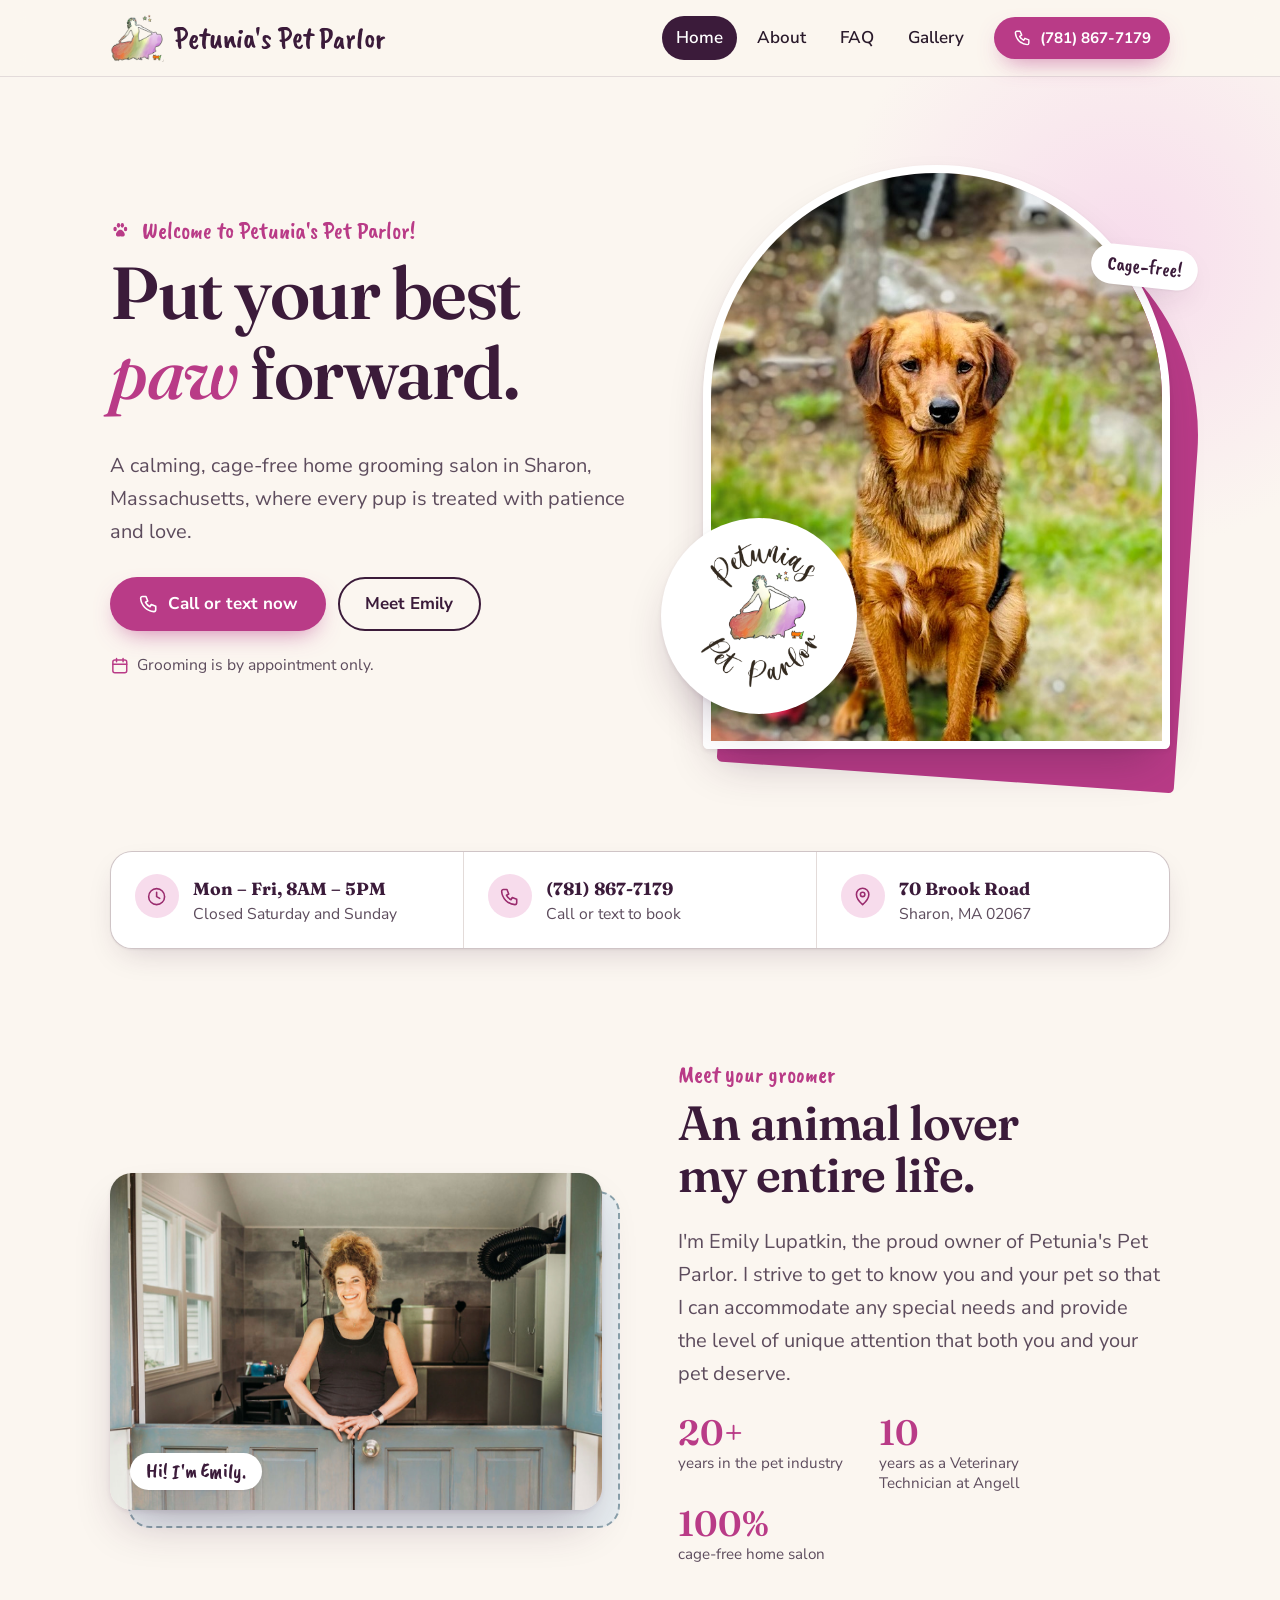
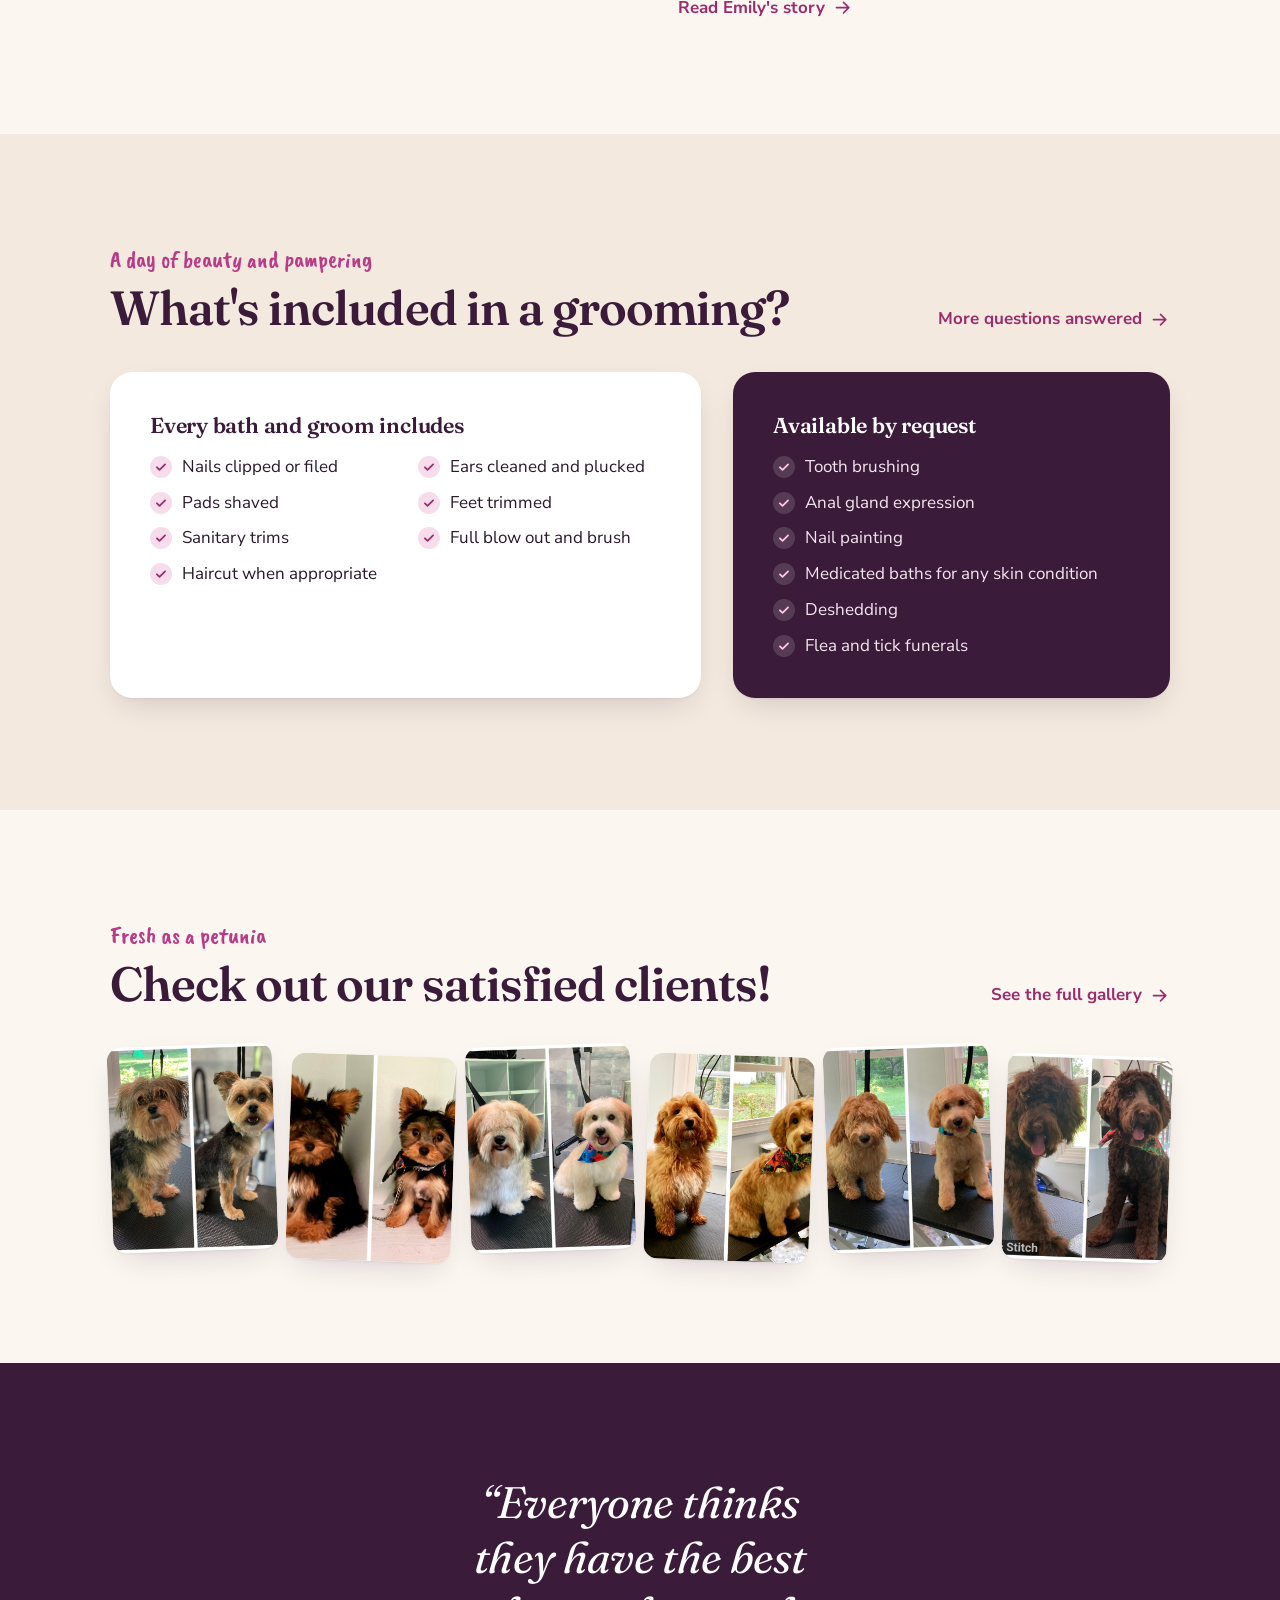
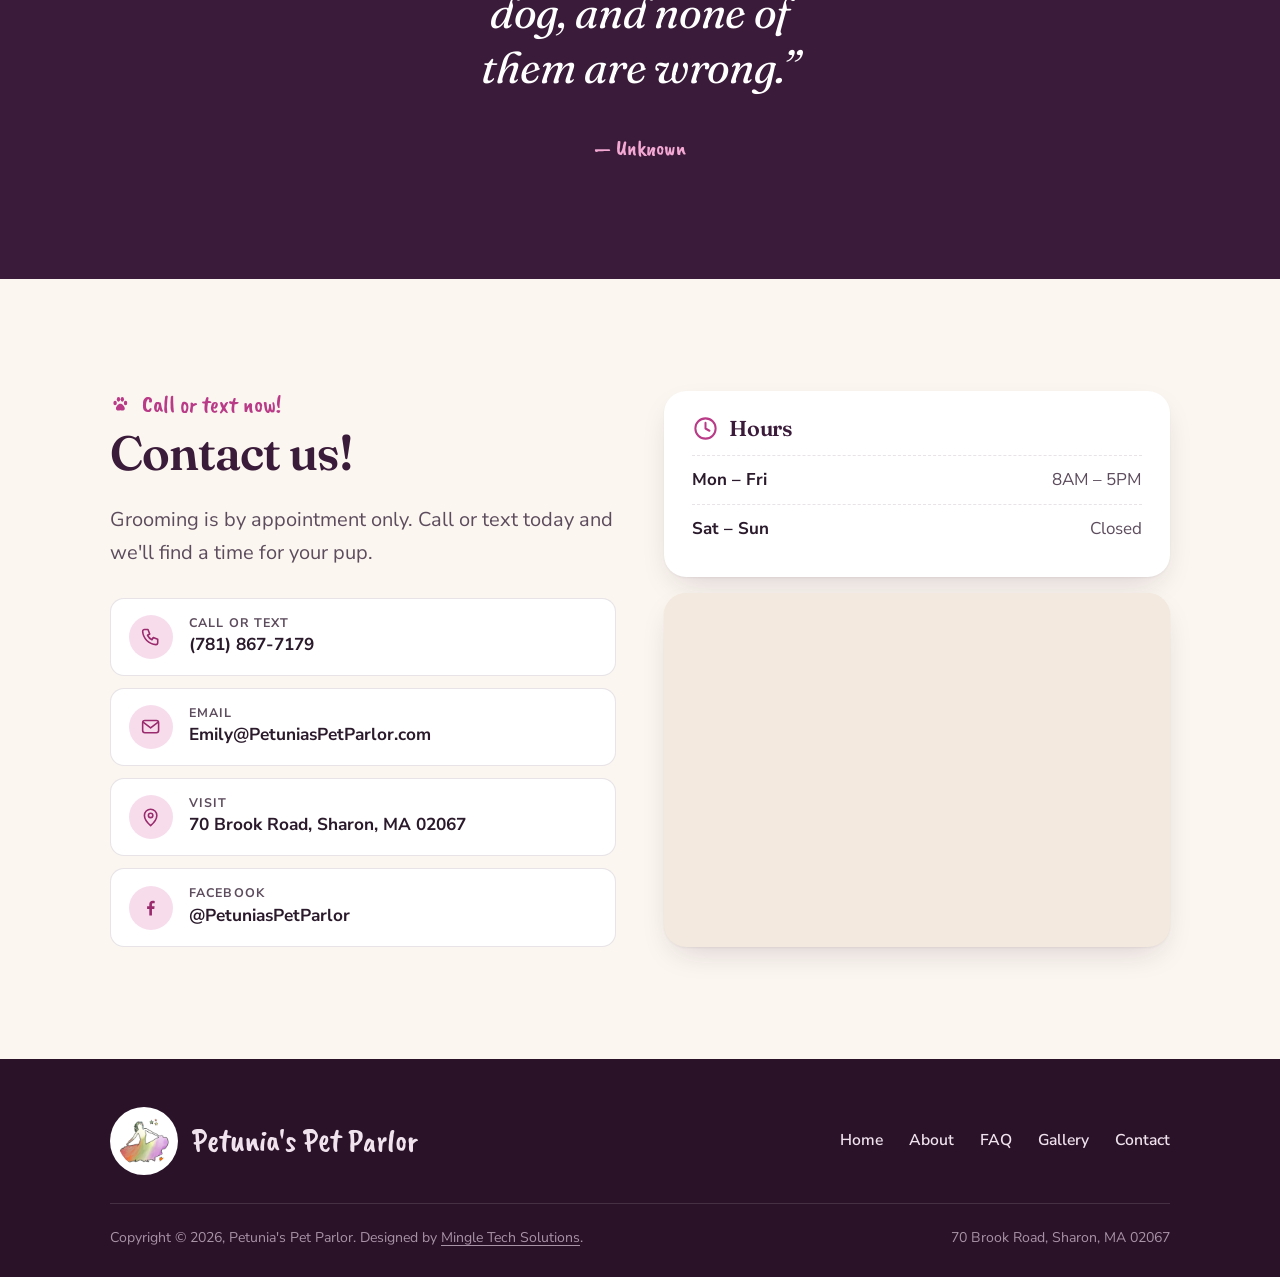
==== index.html @ db7cdef4 "Petunia's Pet Parlor site Co-Authored-By: Claude Opus 5.5 <noreply@anthropic.com>" ====
<!DOCTYPE html>
<html lang="en">
<head>
    <meta charset="UTF-8">
    <meta name="viewport" content="width=device-width, initial-scale=1.0">
    <title>Petunia's Pet Parlor | Dog Grooming in Sharon, MA</title>
    <meta name="description" content="Cage-free, one-on-one dog grooming in a calm home salon in Sharon, MA. By appointment only. Call or text (781) 867-7179.">
    <meta name="theme-color" content="#3b1b3a">
    <meta property="og:title" content="Petunia's Pet Parlor | Dog Grooming in Sharon, MA">
    <meta property="og:description" content="Cage-free, one-on-one dog grooming in a calm home salon in Sharon, MA. By appointment only. Call or text (781) 867-7179.">
    <meta property="og:type" content="website">
    <meta property="og:image" content="https://petuniaspetparlor.com/img/me.jpg">
    <link rel="icon" href="./res/favicon.png" type="image/png">
    <link rel="preconnect" href="https://fonts.googleapis.com">
    <link rel="preconnect" href="https://fonts.gstatic.com" crossorigin>
    <link rel="stylesheet" href="https://fonts.googleapis.com/css2?family=Caveat+Brush&family=Fraunces:ital,opsz,wght@0,9..144,400..700;1,9..144,400..700&family=Nunito+Sans:opsz,wght@6..12,400..800&display=swap">
    <link rel="stylesheet" href="./res/site.css">
</head>
<body>
    <a class="skip" href="#main">Skip to content</a>

    <header class="site-header">
        <div class="wrap site-header__inner">
            <a class="brand" href="./" aria-label="Petunia's Pet Parlor home">
                <img src="img/logo_mark.png" alt="" width="280" height="249">
                Petunia's Pet Parlor
            </a>
            <button class="nav-toggle" type="button" aria-controls="nav" aria-expanded="false" aria-label="Toggle navigation"><span></span></button>
            <nav class="nav" id="nav" aria-label="Main">
                <a class="nav__link" href="./" aria-current="page">Home</a>
                <a class="nav__link" href="./about">About</a>
                <a class="nav__link" href="./faq">FAQ</a>
                <a class="nav__link" href="./gallery">Gallery</a>
                <a class="btn btn--primary btn--sm" href="tel:+17818677179"><svg class="icon" aria-hidden="true"><use href="res/icons.svg#phone"/></svg>(781) 867-7179</a>
            </nav>
        </div>
    </header>

    <main id="main">
        <section class="hero">
            <div class="wrap hero__grid">
                <div class="hero__copy">
                    <p class="eyebrow"><svg class="icon icon--fill" aria-hidden="true"><use href="res/icons.svg#paw"/></svg>Welcome to Petunia's Pet Parlor!</p>
                    <h1>Put your best <em>paw</em> forward.</h1>
                    <p class="lede">A calming, cage-free home grooming salon in Sharon, Massachusetts, where every pup is treated with patience and love.</p>
                    <div class="hero__actions">
                        <a class="btn btn--primary" href="tel:+17818677179"><svg class="icon" aria-hidden="true"><use href="res/icons.svg#phone"/></svg>Call or text now</a>
                        <a class="btn btn--ghost" href="./about">Meet Emily</a>
                    </div>
                    <p class="hero__note"><svg class="icon" aria-hidden="true"><use href="res/icons.svg#calendar"/></svg>Grooming is by appointment only.</p>
                </div>
                <div class="hero__art">
                    <img class="hero__photo" src="img/bg1.jpg" alt="A golden-brown dog sitting politely in the yard" width="851" height="850" fetchpriority="high">
                    <img class="hero__mark" src="img/logo.png" alt="Petunia's Pet Parlor logo" width="737" height="900">
                    <span class="hero__badge">Cage-free!</span>
                </div>
            </div>
        </section>

        <section class="wrap" aria-label="At a glance">
            <div class="facts reveal">
                <div class="fact">
                    <span class="fact__icon"><svg class="icon" aria-hidden="true"><use href="res/icons.svg#clock"/></svg></span>
                    <div><strong>Mon &ndash; Fri, 8AM &ndash; 5PM</strong><span>Closed Saturday and Sunday</span></div>
                </div>
                <a class="fact" href="tel:+17818677179">
                    <span class="fact__icon"><svg class="icon" aria-hidden="true"><use href="res/icons.svg#phone"/></svg></span>
                    <div><strong>(781) 867-7179</strong><span>Call or text to book</span></div>
                </a>
                <a class="fact" href="https://goo.gl/maps/gtGragKAgEvrZhxr6" target="_blank" rel="noopener">
                    <span class="fact__icon"><svg class="icon" aria-hidden="true"><use href="res/icons.svg#pin"/></svg></span>
                    <div><strong>70 Brook Road</strong><span>Sharon, MA 02067</span></div>
                </a>
            </div>
        </section>

        <section class="section">
            <div class="wrap split">
                <figure class="split__photo reveal" style="margin:0">
                    <img src="img/me.jpg" alt="Emily smiling over the half door of her home grooming salon" width="1125" height="772" loading="lazy">
                    <figcaption>Hi! I'm Emily.</figcaption>
                </figure>
                <div class="reveal">
                    <p class="eyebrow">Meet your groomer</p>
                    <h2>An animal lover my entire life.</h2>
                    <p class="lede">I'm Emily Lupatkin, the proud owner of Petunia's Pet Parlor. I strive to get to know you and your pet so that I can accommodate any special needs and provide the level of unique attention that both you and your pet deserve.</p>
                    <ul class="stats">
                        <li><b>20+</b>years in the pet industry</li>
                        <li><b>10</b>years as a Veterinary Technician at Angell</li>
                        <li><b>100%</b>cage-free home salon</li>
                    </ul>
                    <a class="link-arrow" href="./about">Read Emily's story <svg class="icon" aria-hidden="true"><use href="res/icons.svg#arrow"/></svg></a>
                </div>
            </div>
        </section>

        <section class="section section--tint">
            <div class="wrap">
                <div class="section-head">
                    <div>
                        <p class="eyebrow">A day of beauty and pampering</p>
                        <h2>What's included in a grooming?</h2>
                    </div>
                    <a class="link-arrow" href="./faq">More questions answered <svg class="icon" aria-hidden="true"><use href="res/icons.svg#arrow"/></svg></a>
                </div>
                <div class="included">
                    <div class="panel reveal">
                        <h3>Every bath and groom includes</h3>
                        <ul class="checks">
                            <li><svg class="icon" aria-hidden="true"><use href="res/icons.svg#check"/></svg>Nails clipped or filed</li>
                            <li><svg class="icon" aria-hidden="true"><use href="res/icons.svg#check"/></svg>Ears cleaned and plucked</li>
                            <li><svg class="icon" aria-hidden="true"><use href="res/icons.svg#check"/></svg>Pads shaved</li>
                            <li><svg class="icon" aria-hidden="true"><use href="res/icons.svg#check"/></svg>Feet trimmed</li>
                            <li><svg class="icon" aria-hidden="true"><use href="res/icons.svg#check"/></svg>Sanitary trims</li>
                            <li><svg class="icon" aria-hidden="true"><use href="res/icons.svg#check"/></svg>Full blow out and brush</li>
                            <li><svg class="icon" aria-hidden="true"><use href="res/icons.svg#check"/></svg>Haircut when appropriate</li>
                        </ul>
                    </div>
                    <div class="panel panel--plum reveal">
                        <h3>Available by request</h3>
                        <ul class="checks">
                            <li><svg class="icon" aria-hidden="true"><use href="res/icons.svg#check"/></svg>Tooth brushing</li>
                            <li><svg class="icon" aria-hidden="true"><use href="res/icons.svg#check"/></svg>Anal gland expression</li>
                            <li><svg class="icon" aria-hidden="true"><use href="res/icons.svg#check"/></svg>Nail painting</li>
                            <li><svg class="icon" aria-hidden="true"><use href="res/icons.svg#check"/></svg>Medicated baths for any skin condition</li>
                            <li><svg class="icon" aria-hidden="true"><use href="res/icons.svg#check"/></svg>Deshedding</li>
                            <li><svg class="icon" aria-hidden="true"><use href="res/icons.svg#check"/></svg>Flea and tick funerals</li>
                        </ul>
                    </div>
                </div>
            </div>
        </section>

        <section class="section">
            <div class="wrap">
                <div class="section-head">
                    <div>
                        <p class="eyebrow">Fresh as a petunia</p>
                        <h2>Check out our satisfied clients!</h2>
                    </div>
                    <a class="link-arrow" href="./gallery">See the full gallery <svg class="icon" aria-hidden="true"><use href="res/icons.svg#arrow"/></svg></a>
                </div>
                <div class="strip reveal">
                    <a href="./gallery"><img src="img/gallery/thumb/7.jpg" alt="A freshly groomed client" loading="lazy" width="760" height="760"></a>
                    <a href="./gallery"><img src="img/gallery/thumb/15.jpg" alt="A freshly groomed client" loading="lazy" width="760" height="704"></a>
                    <a href="./gallery"><img src="img/gallery/thumb/4.jpg" alt="A freshly groomed client" loading="lazy" width="760" height="760"></a>
                    <a href="./gallery"><img src="img/gallery/thumb/11.jpg" alt="A freshly groomed client" loading="lazy" width="760" height="760"></a>
                    <a href="./gallery"><img src="img/gallery/thumb/5.jpg" alt="A freshly groomed client" loading="lazy" width="760" height="760"></a>
                    <a href="./gallery"><img src="img/gallery/thumb/17.jpg" alt="A freshly groomed client" loading="lazy" width="760" height="760"></a>
                </div>
            </div>
        </section>

        <section class="section quote">
            <div class="wrap">
                <blockquote>
                    <p>&ldquo;Everyone thinks they have the best dog, and none of them are wrong.&rdquo;</p>
                    <footer>&mdash; Unknown</footer>
                </blockquote>
            </div>
        </section>

        <section class="section" id="contact">
            <div class="wrap contact">
                <div>
                    <p class="eyebrow"><svg class="icon icon--fill" aria-hidden="true"><use href="res/icons.svg#paw"/></svg>Call or text now!</p>
                    <h2>Contact us!</h2>
                    <p class="lede">Grooming is by appointment only. Call or text today and we'll find a time for your pup.</p>
                    <ul class="contact__list">
                        <li><a class="contact__item" href="tel:+17818677179">
                            <span class="fact__icon"><svg class="icon" aria-hidden="true"><use href="res/icons.svg#phone"/></svg></span>
                            <span><small>Call or text</small><b>(781) 867-7179</b></span>
                        </a></li>
                        <li><a class="contact__item" href="mailto:emily@petuniaspetparlor.com">
                            <span class="fact__icon"><svg class="icon" aria-hidden="true"><use href="res/icons.svg#mail"/></svg></span>
                            <span><small>Email</small><b>Emily@PetuniasPetParlor.com</b></span>
                        </a></li>
                        <li><a class="contact__item" href="https://goo.gl/maps/gtGragKAgEvrZhxr6" target="_blank" rel="noopener">
                            <span class="fact__icon"><svg class="icon" aria-hidden="true"><use href="res/icons.svg#pin"/></svg></span>
                            <span><small>Visit</small><b>70 Brook Road, Sharon, MA 02067</b></span>
                        </a></li>
                        <li><a class="contact__item" href="https://www.facebook.com/PetuniasPetParlor/" target="_blank" rel="noopener">
                            <span class="fact__icon"><svg class="icon icon--fill" aria-hidden="true"><use href="res/icons.svg#facebook"/></svg></span>
                            <span><small>Facebook</small><b>@PetuniasPetParlor</b></span>
                        </a></li>
                    </ul>
                </div>
                <div class="contact__side">
                    <div class="panel hours">
                        <h3><svg class="icon" aria-hidden="true"><use href="res/icons.svg#clock"/></svg>Hours</h3>
                        <dl>
                            <div><dt>Mon &ndash; Fri</dt><dd>8AM &ndash; 5PM</dd></div>
                            <div><dt>Sat &ndash; Sun</dt><dd>Closed</dd></div>
                        </dl>
                    </div>
                    <div class="map">
                        <iframe title="Map to 70 Brook Road, Sharon, MA" src="https://www.google.com/maps?q=70+Brook+Road,+Sharon,+MA+02067&amp;output=embed" loading="lazy" referrerpolicy="no-referrer-when-downgrade"></iframe>
                    </div>
                </div>
            </div>
        </section>
    </main>

    <footer class="site-footer">
        <div class="wrap">
            <div class="site-footer__top">
                <a class="site-footer__logo" href="./"><img src="img/logo_mark.png" alt="" width="280" height="249" loading="lazy">Petunia's Pet Parlor</a>
                <nav aria-label="Footer">
                    <a href="./">Home</a>
                    <a href="./about">About</a>
                    <a href="./faq">FAQ</a>
                    <a href="./gallery">Gallery</a>
                    <a href="./#contact">Contact</a>
                </nav>
            </div>
            <div class="site-footer__bottom">
                <span>Copyright &copy; <span data-year>2026</span>, Petunia's Pet Parlor. Designed by <a href="https://mingletechsolutions.com/" target="_blank" rel="noopener">Mingle Tech Solutions</a>.</span>
                <span>70 Brook Road, Sharon, MA 02067</span>
            </div>
        </div>
    </footer>

    <script src="./res/site.js"></script>
</body>
</html>
---- res/site.css ----
/* Petunia's Pet Parlor */

:root {
    --cream: #fbf6f0;
    --cream-deep: #f3e9de;
    --paper: #ffffff;
    --ink: #2a1a2b;
    --ink-soft: #5d4c5d;
    --plum: #3b1b3a;
    --plum-deep: #2a1229;
    --petunia: #b93b87;
    --petunia-dark: #9a2c6e;
    --petunia-soft: #f7dcec;
    --petunia-mist: #fceff6;
    --slate: #6f8c9b;
    --slate-soft: #e3ecf0;
    --line: rgba(59, 27, 58, 0.12);

    --font-display: "Fraunces", Georgia, "Times New Roman", serif;
    --font-body: "Nunito Sans", system-ui, -apple-system, "Segoe UI", Roboto, sans-serif;
    --font-brand: "Caveat Brush", "Comic Sans MS", cursive;

    --radius: 22px;
    --radius-sm: 14px;
    --shadow: 0 1px 2px rgba(59, 27, 58, 0.06), 0 12px 32px -12px rgba(59, 27, 58, 0.22);
    --shadow-lift: 0 2px 4px rgba(59, 27, 58, 0.08), 0 24px 48px -16px rgba(59, 27, 58, 0.32);
    --wrap: 1140px;
}

*, *::before, *::after { box-sizing: border-box; }

html {
    scroll-behavior: smooth;
    scroll-padding-top: 96px;
    -webkit-text-size-adjust: 100%;
}

body {
    margin: 0;
    background: var(--cream);
    color: var(--ink);
    font-family: var(--font-body);
    font-size: 1.0625rem;
    line-height: 1.65;
    -webkit-font-smoothing: antialiased;
    overflow-x: hidden;
}

img { display: block; max-width: 100%; height: auto; }

a { color: var(--petunia-dark); text-underline-offset: 3px; }
a:hover { color: var(--petunia); }

h1, h2, h3 {
    font-family: var(--font-display);
    font-weight: 600;
    line-height: 1.08;
    letter-spacing: -0.02em;
    margin: 0 0 0.5em;
    color: var(--plum);
    text-wrap: balance;
}
h1 { font-size: clamp(2.6rem, 6.4vw, 4.6rem); }
h2 { font-size: clamp(2rem, 4.2vw, 3rem); }
h3 { font-size: 1.35rem; line-height: 1.25; letter-spacing: -0.01em; }
p { margin: 0 0 1.1em; text-wrap: pretty; }

:focus-visible {
    outline: 3px solid var(--petunia);
    outline-offset: 3px;
    border-radius: 6px;
}

.wrap {
    width: 100%;
    max-width: var(--wrap);
    margin-inline: auto;
    padding-inline: clamp(20px, 5vw, 40px);
}

.section { padding-block: clamp(64px, 9vw, 112px); }
.section--tint { background: var(--cream-deep); }

.icon {
    width: 1.25em;
    height: 1.25em;
    flex: none;
    fill: none;
    stroke: currentColor;
    stroke-width: 1.8;
    stroke-linecap: round;
    stroke-linejoin: round;
}
.icon--fill { fill: currentColor; stroke: none; }

.eyebrow {
    display: inline-flex;
    align-items: center;
    gap: 0.5em;
    font-family: var(--font-brand);
    font-size: 1.5rem;
    line-height: 1.1;
    color: var(--petunia);
    margin: 0 0 0.6rem;
}
.eyebrow .icon { width: 0.85em; height: 0.85em; }

.lede {
    font-size: clamp(1.1rem, 1.6vw, 1.25rem);
    color: var(--ink-soft);
    max-width: 34em;
}

.skip {
    position: absolute;
    left: 16px;
    top: -60px;
    z-index: 100;
    padding: 10px 16px;
    background: var(--plum);
    color: #fff;
    border-radius: 10px;
}
.skip:focus { top: 12px; color: #fff; }

/* Buttons */
.btn {
    display: inline-flex;
    align-items: center;
    justify-content: center;
    gap: 0.55em;
    padding: 0.85em 1.5em;
    border: 2px solid transparent;
    border-radius: 999px;
    font: inherit;
    font-weight: 700;
    line-height: 1.2;
    text-decoration: none;
    cursor: pointer;
    transition: transform 0.18s ease, background-color 0.18s ease, box-shadow 0.18s ease, color 0.18s ease;
}
.btn:hover { transform: translateY(-2px); }
.btn--primary {
    background: var(--petunia);
    color: #fff;
    box-shadow: 0 10px 24px -10px rgba(185, 59, 135, 0.7);
}
.btn--primary:hover { background: var(--petunia-dark); color: #fff; }
.btn--ghost { border-color: var(--plum); color: var(--plum); }
.btn--ghost:hover { background: var(--plum); color: #fff; }
.btn--light { background: #fff; color: var(--plum); }
.btn--light:hover { background: var(--petunia-soft); color: var(--plum); }
.btn--sm { padding: 0.6em 1.1em; font-size: 0.95rem; }

.link-arrow {
    display: inline-flex;
    align-items: center;
    gap: 0.4em;
    font-weight: 700;
    text-decoration: none;
}
.link-arrow .icon { transition: transform 0.18s ease; }
.link-arrow:hover .icon { transform: translateX(4px); }

/* Header */
.site-header {
    position: sticky;
    top: 0;
    z-index: 50;
    background: rgba(251, 246, 240, 0.88);
    backdrop-filter: saturate(1.4) blur(12px);
    -webkit-backdrop-filter: saturate(1.4) blur(12px);
    border-bottom: 1px solid var(--line);
}
.site-header__inner {
    display: flex;
    align-items: center;
    justify-content: space-between;
    gap: 16px;
    min-height: 76px;
}
.brand {
    display: inline-flex;
    align-items: center;
    gap: 10px;
    font-family: var(--font-brand);
    font-size: clamp(1.45rem, 3.4vw, 1.9rem);
    line-height: 1;
    color: var(--plum);
    text-decoration: none;
    white-space: nowrap;
}
.brand:hover { color: var(--petunia-dark); }
.brand img { width: 54px; height: auto; transition: transform 0.4s ease; }
.brand:hover img { transform: rotate(-12deg) scale(1.05); }

.nav { display: flex; align-items: center; gap: 6px; }
.nav__link {
    padding: 8px 14px;
    border-radius: 999px;
    color: var(--ink);
    font-weight: 600;
    text-decoration: none;
}
.nav__link:hover { background: var(--petunia-soft); color: var(--plum); }
.nav__link[aria-current="page"] { background: var(--plum); color: #fff; }
.nav .btn { margin-left: 10px; }

.nav-toggle {
    display: none;
    width: 46px;
    height: 46px;
    padding: 0;
    border: 1px solid var(--line);
    border-radius: 12px;
    background: var(--paper);
    color: var(--plum);
    cursor: pointer;
}
.nav-toggle span,
.nav-toggle span::before,
.nav-toggle span::after {
    display: block;
    width: 20px;
    height: 2px;
    margin-inline: auto;
    background: currentColor;
    border-radius: 2px;
    transition: transform 0.2s ease, background-color 0.2s ease;
}
.nav-toggle span { position: relative; }
.nav-toggle span::before,
.nav-toggle span::after { content: ""; position: absolute; left: 0; }
.nav-toggle span::before { top: -6px; }
.nav-toggle span::after { top: 6px; }
.nav-toggle[aria-expanded="true"] span { background: transparent; }
.nav-toggle[aria-expanded="true"] span::before { transform: translateY(6px) rotate(45deg); }
.nav-toggle[aria-expanded="true"] span::after { transform: translateY(-6px) rotate(-45deg); }

@media (max-width: 860px) {
    .nav-toggle { display: block; }
    .nav {
        position: absolute;
        inset: 100% 0 auto 0;
        display: none;
        flex-direction: column;
        align-items: stretch;
        gap: 4px;
        padding: 12px clamp(20px, 5vw, 40px) 20px;
        background: var(--cream);
        border-bottom: 1px solid var(--line);
        box-shadow: 0 24px 32px -24px rgba(59, 27, 58, 0.4);
    }
    .nav.is-open { display: flex; }
    .nav__link { padding: 12px 16px; font-size: 1.1rem; }
    .nav .btn { margin: 8px 0 0; }
}

/* Hero */
.hero {
    position: relative;
    padding-block: clamp(40px, 7vw, 88px) clamp(56px, 8vw, 104px);
    overflow: hidden;
}
.hero::before {
    content: "";
    position: absolute;
    inset: -30% -20% auto auto;
    width: min(70vw, 820px);
    aspect-ratio: 1;
    background: radial-gradient(closest-side, var(--petunia-soft), transparent 72%);
    z-index: -1;
}
.hero__grid {
    display: grid;
    grid-template-columns: 1.05fr 0.95fr;
    align-items: center;
    gap: clamp(32px, 6vw, 80px);
}
.hero h1 em {
    font-style: italic;
    font-weight: 500;
    color: var(--petunia);
}
.hero__actions { display: flex; flex-wrap: wrap; gap: 12px; margin-top: 1.8rem; }
.hero__note {
    display: flex;
    align-items: center;
    gap: 0.5em;
    margin-top: 1.4rem;
    color: var(--ink-soft);
    font-size: 0.98rem;
}
.hero__note .icon { color: var(--petunia); }

.hero__art { position: relative; max-width: 470px; margin-inline: auto; width: 100%; }
.hero__art::before {
    content: "";
    position: absolute;
    inset: 7% -5% -5% 7%;
    border-radius: 999px 999px var(--radius) var(--radius);
    background: var(--petunia);
    transform: rotate(4deg);
}
.hero__photo {
    position: relative;
    width: 100%;
    aspect-ratio: 4 / 5;
    object-fit: cover;
    object-position: 50% 30%;
    border-radius: 999px 999px var(--radius) var(--radius);
    border: 8px solid var(--paper);
    box-shadow: var(--shadow-lift);
}
.hero__mark {
    position: absolute;
    left: -9%;
    bottom: 6%;
    width: 42%;
    aspect-ratio: 1;
    padding: 5%;
    object-fit: contain;
    background: var(--paper);
    border-radius: 50%;
    box-shadow: var(--shadow-lift);
    animation: sway 7s ease-in-out infinite;
}
.hero__badge {
    position: absolute;
    right: -6%;
    top: 14%;
    padding: 10px 16px;
    background: var(--paper);
    border-radius: 999px;
    box-shadow: var(--shadow);
    font-family: var(--font-brand);
    font-size: 1.25rem;
    line-height: 1;
    color: var(--plum);
    transform: rotate(6deg);
}
@keyframes sway {
    0%, 100% { transform: rotate(-8deg); }
    50% { transform: rotate(5deg); }
}

@media (max-width: 860px) {
    .hero__grid { grid-template-columns: 1fr; }
    .hero__art { max-width: 300px; margin-top: 8px; }
    .hero__copy { text-align: center; }
    .hero__copy .lede { margin-inline: auto; }
    .hero__actions, .hero__note { justify-content: center; }
    .hero__badge { right: -4%; }
}

/* Info strip */
.facts {
    display: grid;
    grid-template-columns: repeat(3, 1fr);
    gap: 1px;
    background: var(--line);
    border: 1px solid var(--line);
    border-radius: var(--radius);
    overflow: hidden;
    box-shadow: var(--shadow);
}
.fact {
    display: flex;
    align-items: flex-start;
    gap: 14px;
    padding: 22px 24px;
    background: var(--paper);
    color: inherit;
    text-decoration: none;
}
a.fact:hover { background: var(--petunia-mist); color: inherit; }
.fact__icon {
    display: grid;
    place-items: center;
    width: 44px;
    height: 44px;
    flex: none;
    border-radius: 50%;
    background: var(--petunia-soft);
    color: var(--petunia-dark);
}
.fact strong { display: block; font-family: var(--font-display); font-size: 1.1rem; color: var(--plum); }
.fact div span { color: var(--ink-soft); font-size: 0.98rem; line-height: 1.45; display: block; }
@media (max-width: 780px) { .facts { grid-template-columns: 1fr; } }

/* Split (image + copy) */
.split {
    display: grid;
    grid-template-columns: 1fr 1fr;
    align-items: center;
    gap: clamp(32px, 6vw, 80px);
}
.split--top { align-items: start; }
.split__photo {
    position: relative;
}
.split__photo img {
    width: 100%;
    border-radius: var(--radius);
    box-shadow: var(--shadow-lift);
}
.split__photo::before {
    content: "";
    position: absolute;
    inset: 18px -18px -18px 18px;
    border-radius: var(--radius);
    background: var(--slate-soft);
    border: 2px dashed var(--slate);
    opacity: 0.8;
}
.split__photo img { position: relative; }
.split__photo figcaption {
    position: absolute;
    left: 20px;
    bottom: 20px;
    padding: 8px 16px;
    background: var(--paper);
    border-radius: 999px;
    font-family: var(--font-brand);
    font-size: 1.3rem;
    line-height: 1;
    color: var(--plum);
    box-shadow: var(--shadow);
}
@media (max-width: 860px) {
    .split { grid-template-columns: 1fr; }
    .split__photo { margin-right: 18px; }
}

.stats { display: flex; flex-wrap: wrap; gap: 12px 36px; margin: 1.6rem 0 1.8rem; padding: 0; list-style: none; }
.stats li { line-height: 1.3; color: var(--ink-soft); font-size: 0.95rem; max-width: 12em; }
.stats b {
    display: block;
    font-family: var(--font-display);
    font-size: 2.2rem;
    font-weight: 600;
    color: var(--petunia);
    line-height: 1;
    margin-bottom: 4px;
}

/* Included list */
.included {
    display: grid;
    grid-template-columns: 1.15fr 0.85fr;
    gap: clamp(20px, 3vw, 32px);
    margin-top: 2.4rem;
}
.panel {
    padding: clamp(24px, 3.5vw, 40px);
    background: var(--paper);
    border-radius: var(--radius);
    box-shadow: var(--shadow);
}
.panel--plum { background: var(--plum); color: #f4e6ef; }
.panel--plum h3 { color: #fff; }
.panel h3 { margin-bottom: 1rem; }
.checks {
    display: grid;
    grid-template-columns: repeat(2, 1fr);
    gap: 12px 24px;
    margin: 0;
    padding: 0;
    list-style: none;
}
.checks li { display: flex; align-items: flex-start; gap: 10px; line-height: 1.4; }
.checks .icon {
    width: 22px;
    height: 22px;
    padding: 4px;
    margin-top: 1px;
    border-radius: 50%;
    background: var(--petunia-soft);
    color: var(--petunia-dark);
    stroke-width: 3;
}
.panel--plum .checks { grid-template-columns: 1fr; }
.panel--plum .checks .icon { background: rgba(255, 255, 255, 0.14); color: #ffc4e6; }
@media (max-width: 860px) { .included { grid-template-columns: 1fr; } }
@media (max-width: 520px) { .checks { grid-template-columns: 1fr; } }

.section-head {
    display: flex;
    align-items: flex-end;
    justify-content: space-between;
    flex-wrap: wrap;
    gap: 12px 24px;
}
.section-head h2 { margin-bottom: 0; }
.section-head--center { flex-direction: column; align-items: center; text-align: center; }

/* Gallery teaser */
.strip {
    display: grid;
    grid-template-columns: repeat(6, 1fr);
    gap: 14px;
    margin-top: 2.2rem;
}
.strip a {
    display: block;
    border-radius: var(--radius-sm);
    overflow: hidden;
    box-shadow: var(--shadow);
    transition: transform 0.25s ease, box-shadow 0.25s ease;
}
.strip a:nth-child(odd) { transform: rotate(-2deg); }
.strip a:nth-child(even) { transform: rotate(2deg) translateY(10px); }
.strip a:hover { transform: rotate(0) scale(1.05); box-shadow: var(--shadow-lift); z-index: 1; position: relative; }
.strip img { width: 100%; aspect-ratio: 4 / 5; object-fit: cover; }
@media (max-width: 860px) {
    .strip { grid-template-columns: repeat(3, 1fr); }
}

/* Quote */
.quote {
    position: relative;
    background: var(--plum);
    color: #fff;
    text-align: center;
    overflow: hidden;
}
.quote blockquote { position: relative; margin: 0 auto; max-width: 21em; z-index: 1; }
.quote p {
    font-family: var(--font-display);
    font-style: italic;
    font-weight: 400;
    font-size: clamp(1.7rem, 4vw, 2.75rem);
    line-height: 1.25;
    letter-spacing: -0.015em;
    margin-bottom: 0.8em;
    text-wrap: balance;
}
.quote footer { font-family: var(--font-brand); font-size: 1.4rem; color: #f3a9d4; }

/* Contact */
.contact { display: grid; grid-template-columns: 1fr 1fr; gap: clamp(24px, 4vw, 48px); align-items: stretch; }
.contact__list { display: grid; gap: 12px; margin: 1.8rem 0 0; padding: 0; list-style: none; }
.contact__item {
    display: flex;
    align-items: center;
    gap: 16px;
    padding: 16px 18px;
    background: var(--paper);
    border: 1px solid var(--line);
    border-radius: var(--radius-sm);
    color: var(--ink);
    text-decoration: none;
    transition: transform 0.18s ease, border-color 0.18s ease, box-shadow 0.18s ease;
}
a.contact__item:hover {
    transform: translateX(4px);
    border-color: var(--petunia);
    box-shadow: var(--shadow);
    color: var(--ink);
}
.contact__item small {
    display: block;
    font-size: 0.78rem;
    font-weight: 700;
    letter-spacing: 0.09em;
    text-transform: uppercase;
    color: var(--ink-soft);
    line-height: 1.3;
}
.contact__item b { font-size: 1.08rem; line-height: 1.35; overflow-wrap: anywhere; }
.contact__side { display: flex; flex-direction: column; gap: 16px; }
.hours { padding: 24px 28px; }
.hours h3 { display: flex; align-items: center; gap: 10px; margin-bottom: 0.8rem; }
.hours h3 .icon { color: var(--petunia); }
.hours dl { margin: 0; }
.hours div { display: flex; justify-content: space-between; gap: 16px; padding: 10px 0; border-top: 1px dashed var(--line); }
.hours dt { font-weight: 700; }
.hours dd { margin: 0; color: var(--ink-soft); }
.map {
    flex: 1;
    min-height: 260px;
    border-radius: var(--radius);
    overflow: hidden;
    box-shadow: var(--shadow);
    background: var(--cream-deep);
}
.map iframe { display: block; width: 100%; height: 100%; min-height: 260px; border: 0; }
@media (max-width: 860px) { .contact { grid-template-columns: 1fr; } }

/* Inner page heading */
.page-head {
    position: relative;
    padding-block: clamp(48px, 7vw, 84px) clamp(28px, 4vw, 44px);
    text-align: center;
    overflow: hidden;
}
.page-head::before {
    content: "";
    position: absolute;
    left: 50%;
    top: -260px;
    width: 760px;
    max-width: 130vw;
    aspect-ratio: 1;
    translate: -50% 0;
    background: radial-gradient(closest-side, var(--petunia-soft), transparent 72%);
    z-index: -1;
}
.page-head h1 { font-size: clamp(2.4rem, 5.6vw, 3.8rem); margin-bottom: 0.3em; }
.page-head .lede { margin-inline: auto; }
.page-head + .section { padding-top: clamp(24px, 4vw, 48px); }

.prose p { color: var(--ink-soft); }
.prose p:first-of-type { font-size: 1.15rem; color: var(--ink); }

/* FAQ */
.faq { max-width: 820px; margin-inline: auto; display: grid; gap: 14px; }
.faq details {
    background: var(--paper);
    border: 1px solid var(--line);
    border-radius: var(--radius-sm);
    transition: box-shadow 0.2s ease, border-color 0.2s ease;
}
.faq details[open] { border-color: transparent; box-shadow: var(--shadow); }
.faq summary {
    display: flex;
    align-items: center;
    justify-content: space-between;
    gap: 16px;
    padding: 20px 24px;
    font-family: var(--font-display);
    font-size: clamp(1.15rem, 2.2vw, 1.4rem);
    font-weight: 600;
    line-height: 1.25;
    color: var(--plum);
    cursor: pointer;
    list-style: none;
    border-radius: var(--radius-sm);
}
.faq summary::-webkit-details-marker { display: none; }
.faq summary::after {
    content: "";
    width: 34px;
    height: 34px;
    flex: none;
    border-radius: 50%;
    background:
        linear-gradient(var(--petunia-dark), var(--petunia-dark)) center / 14px 2px no-repeat,
        linear-gradient(var(--petunia-dark), var(--petunia-dark)) center / 2px 14px no-repeat,
        var(--petunia-soft);
    transition: transform 0.25s ease;
}
.faq details[open] summary::after {
    transform: rotate(45deg);
}
.faq__body { padding: 0 24px 22px; color: var(--ink-soft); }
.faq__body p:last-child { margin-bottom: 0; }

.cta-band {
    display: flex;
    align-items: center;
    justify-content: space-between;
    flex-wrap: wrap;
    gap: 20px;
    max-width: 820px;
    margin: clamp(36px, 5vw, 56px) auto 0;
    padding: clamp(24px, 4vw, 36px);
    background: var(--plum);
    color: #f4e6ef;
    border-radius: var(--radius);
}
.cta-band h2 { color: #fff; font-size: clamp(1.5rem, 3vw, 2rem); margin-bottom: 0.2em; }
.cta-band p { margin: 0; }

/* Gallery */
.gallery {
    columns: 4 220px;
    column-gap: 16px;
}
.gallery a {
    display: block;
    margin-bottom: 16px;
    border-radius: var(--radius-sm);
    overflow: hidden;
    background: var(--cream-deep);
    break-inside: avoid;
    box-shadow: var(--shadow);
    cursor: zoom-in;
}
.gallery img {
    width: 100%;
    transition: transform 0.4s ease;
}
.gallery a:hover img { transform: scale(1.04); }
@media (max-width: 520px) {
    .gallery { columns: 2; column-gap: 10px; }
    .gallery a { margin-bottom: 10px; }
}

.lightbox {
    width: 100vw;
    height: 100dvh;
    max-width: none;
    max-height: none;
    margin: 0;
    padding: 0;
    border: 0;
    background: rgba(31, 12, 30, 0.94);
    color: #fff;
}
.lightbox::backdrop { background: rgba(31, 12, 30, 0.94); }
.lightbox[open] { display: grid; place-items: center; }
.lightbox img {
    max-width: min(92vw, 1400px);
    max-height: 86dvh;
    width: auto;
    border-radius: 10px;
    box-shadow: 0 30px 80px rgba(0, 0, 0, 0.5);
}
.lightbox button {
    position: absolute;
    display: grid;
    place-items: center;
    width: 50px;
    height: 50px;
    padding: 0;
    border: 0;
    border-radius: 50%;
    background: rgba(255, 255, 255, 0.14);
    color: #fff;
    cursor: pointer;
    transition: background-color 0.18s ease;
}
.lightbox button:hover { background: var(--petunia); }
.lightbox button .icon { width: 24px; height: 24px; stroke-width: 2.2; }
.lightbox__close { top: 16px; right: 16px; }
.lightbox__prev { left: 16px; top: 50%; translate: 0 -50%; }
.lightbox__prev .icon { transform: scaleX(-1); }
.lightbox__next { right: 16px; top: 50%; translate: 0 -50%; }
.lightbox__count {
    position: absolute;
    bottom: 18px;
    left: 50%;
    translate: -50% 0;
    font-size: 0.9rem;
    letter-spacing: 0.08em;
    opacity: 0.75;
}
@media (max-width: 640px) {
    .lightbox__prev, .lightbox__next { top: auto; bottom: 12px; translate: none; }
}

/* Footer */
.site-footer {
    background: var(--plum-deep);
    color: #cdb9cb;
    padding-block: 48px 28px;
    font-size: 0.98rem;
}
.site-footer a { color: #f1e3ee; text-decoration: none; }
.site-footer a:hover { color: #f3a9d4; }
.site-footer__top {
    display: flex;
    align-items: center;
    justify-content: space-between;
    flex-wrap: wrap;
    gap: 24px 40px;
    padding-bottom: 28px;
    border-bottom: 1px solid rgba(255, 255, 255, 0.12);
}
.site-footer__logo {
    display: inline-flex;
    align-items: center;
    gap: 14px;
    font-family: var(--font-brand);
    font-size: clamp(1.6rem, 4vw, 2rem);
    line-height: 1;
}
.site-footer__logo img {
    width: 68px;
    height: 68px;
    padding: 8px;
    object-fit: contain;
    background: #fff;
    border-radius: 50%;
}
.site-footer nav { display: flex; flex-wrap: wrap; gap: 8px 26px; font-weight: 600; }
.site-footer__bottom {
    display: flex;
    justify-content: space-between;
    flex-wrap: wrap;
    gap: 8px 24px;
    padding-top: 22px;
    font-size: 0.88rem;
    color: #a892a6;
}
.site-footer__bottom a { color: inherit; text-decoration: underline; }

/* Scroll reveal */
.reveal { opacity: 0; transform: translateY(18px); transition: opacity 0.6s ease, transform 0.6s ease; }
.reveal.is-visible { opacity: 1; transform: none; }

@media (prefers-reduced-motion: reduce) {
    html { scroll-behavior: auto; }
    *, *::before, *::after { animation: none !important; transition: none !important; }
    .reveal { opacity: 1; transform: none; }
}

@media (max-width: 520px) {
    .contact__item { gap: 12px; padding: 14px; }
    .contact__item b { font-size: 0.9rem; }
}
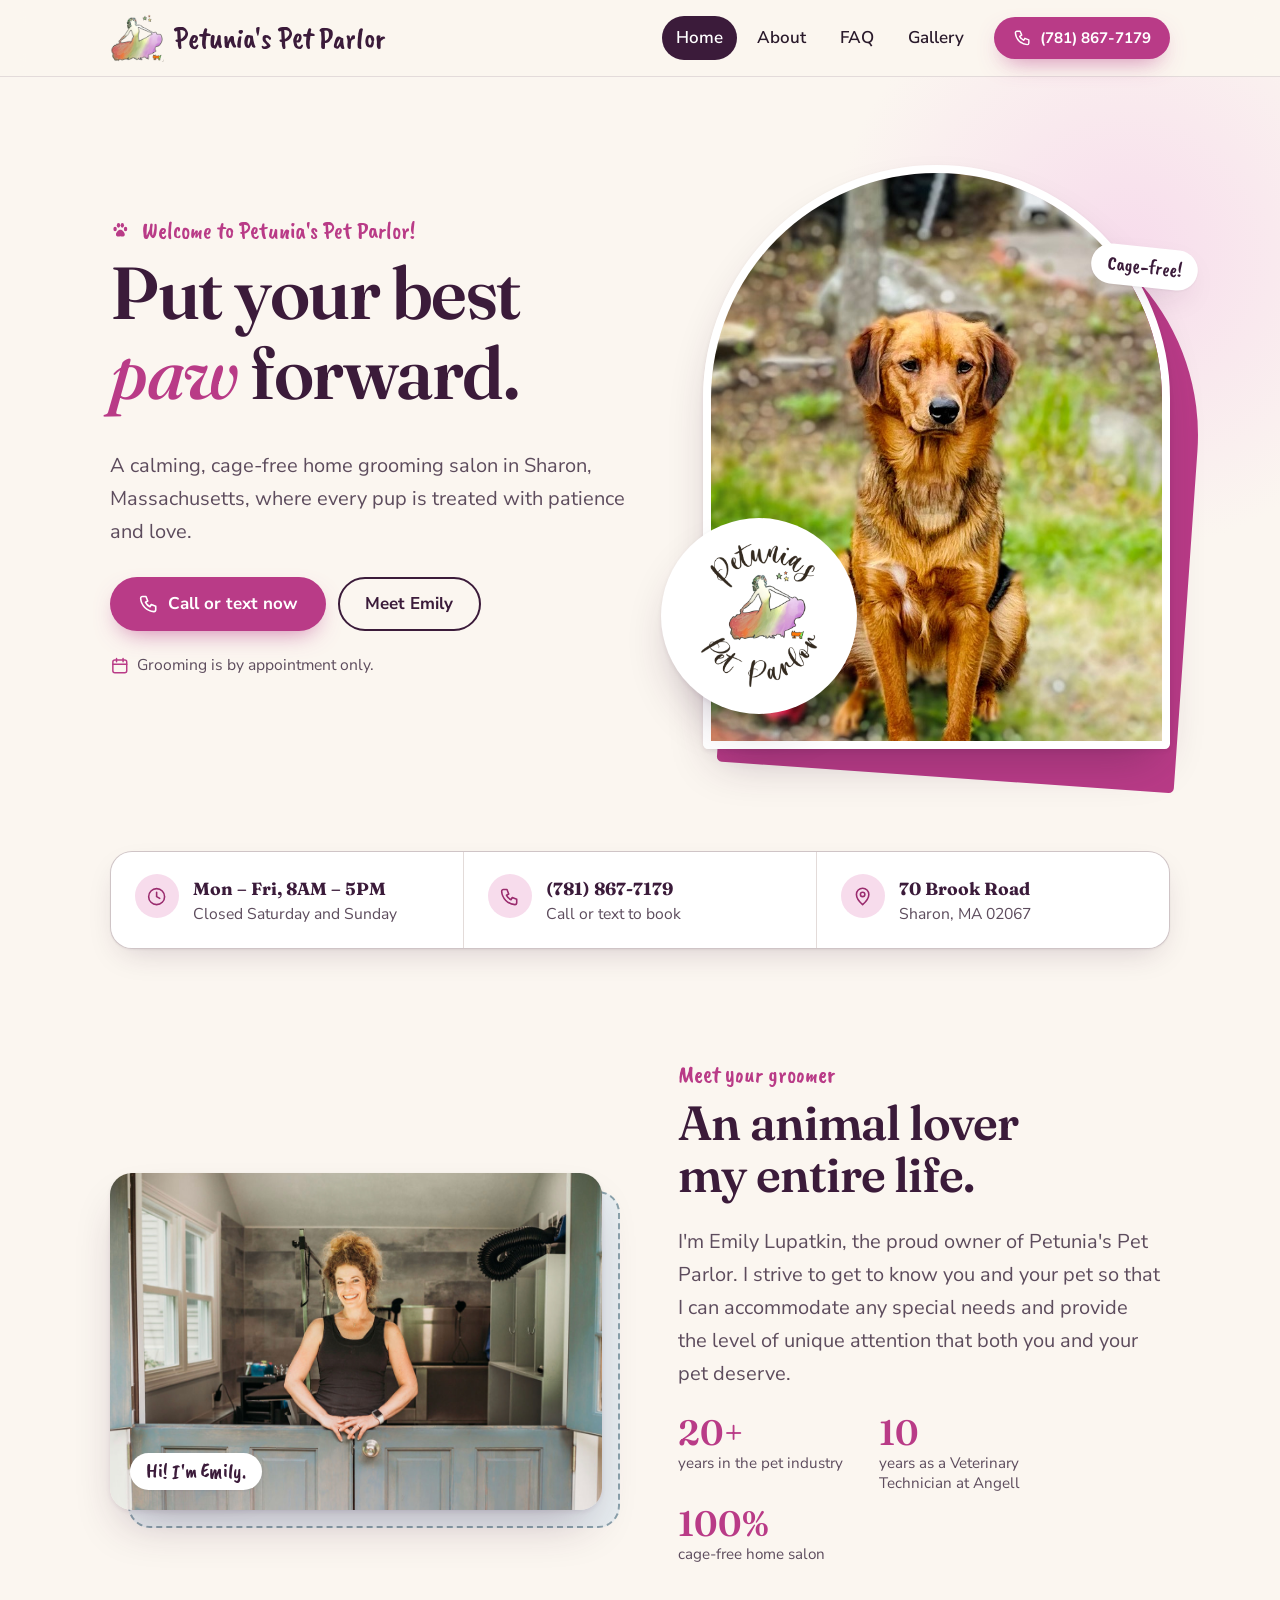
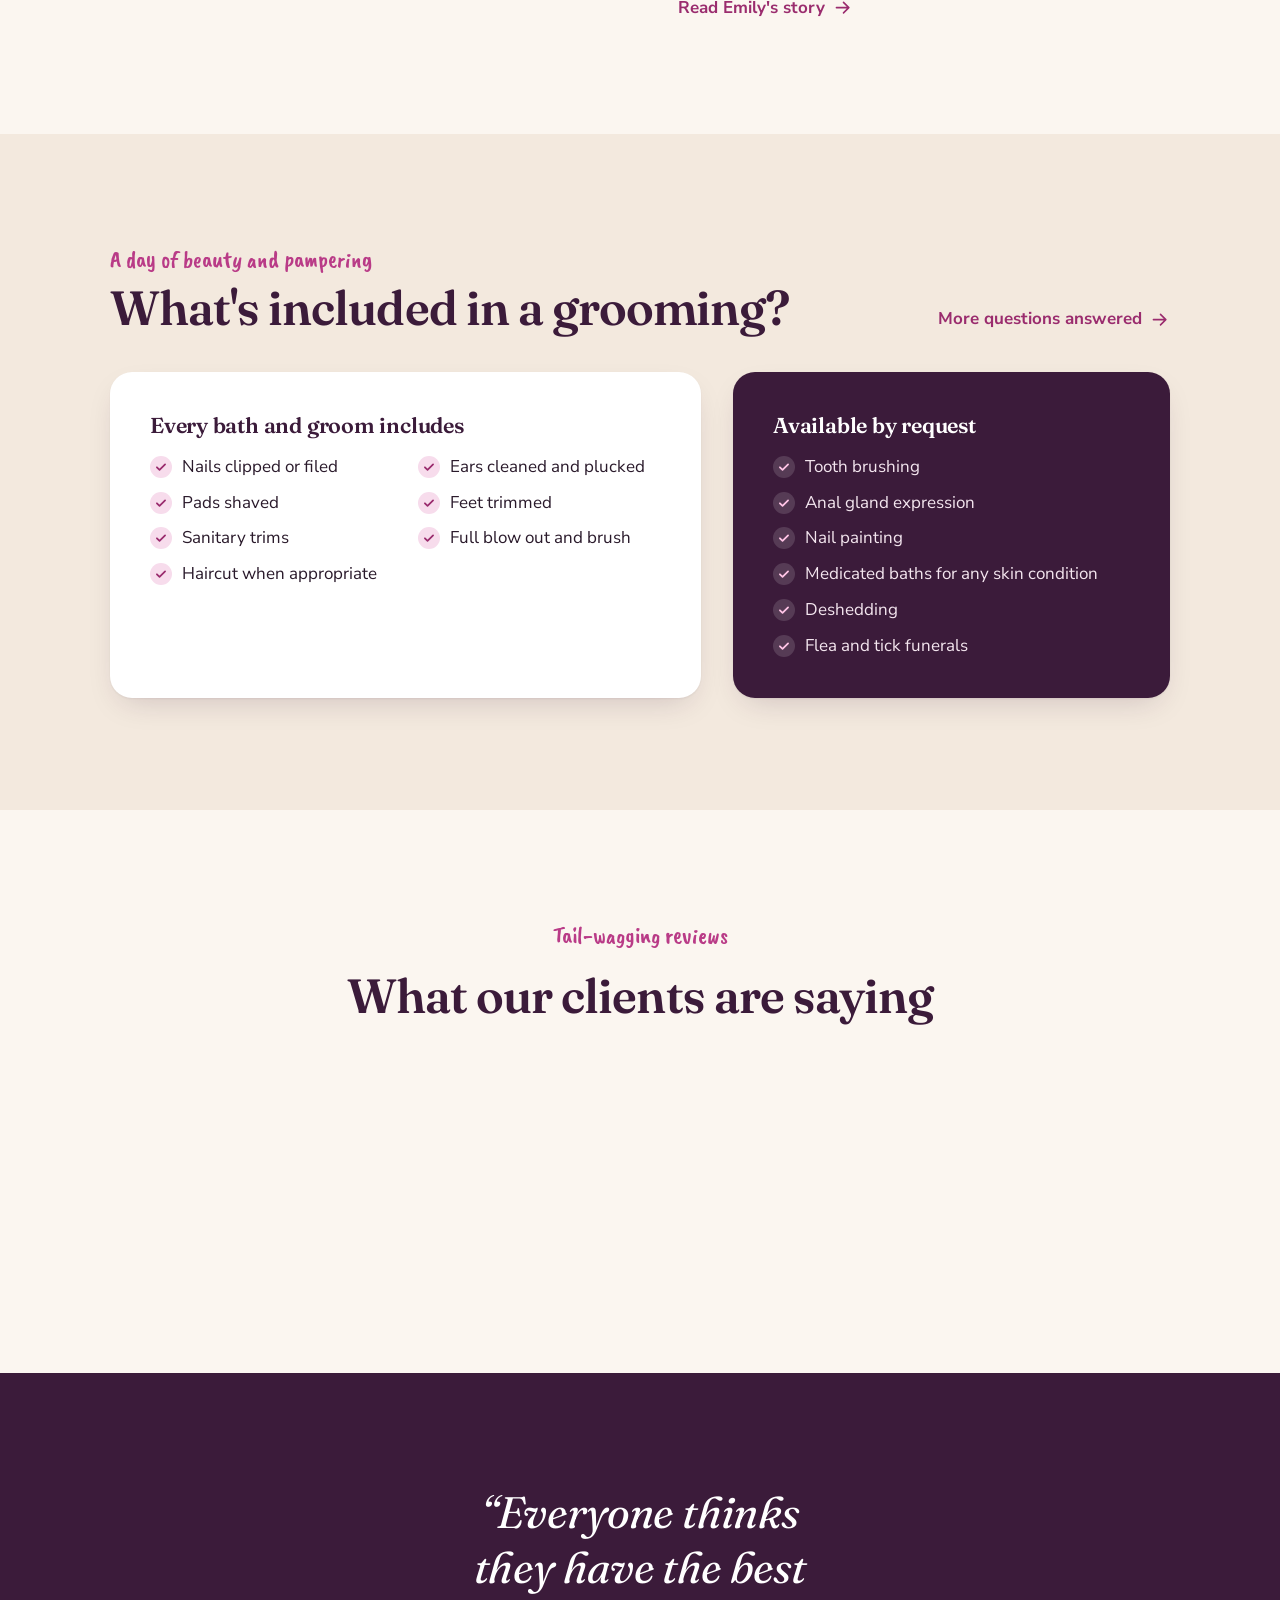
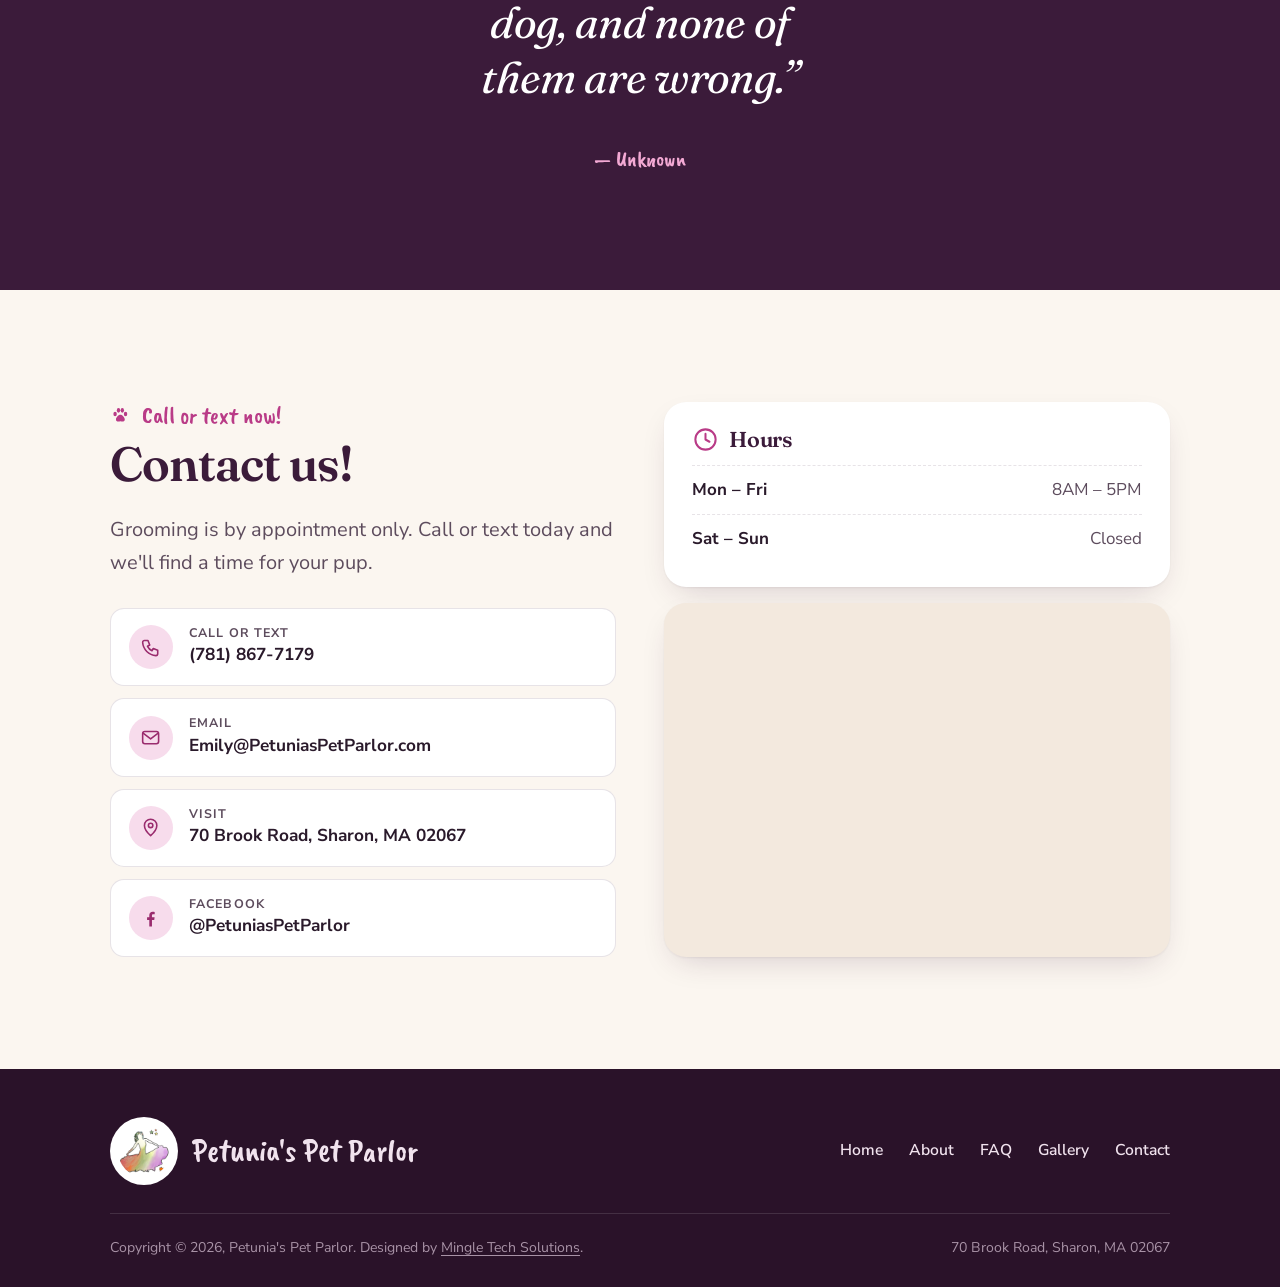
==== commit e02f7939: "Add Google reviews carousel and Facebook feed gallery Replace the manual gallery photos with the Fac" ====
--- a/index.html
+++ b/index.html
@@ -133,20 +133,12 @@
 
         <section class="section">
             <div class="wrap">
-                <div class="section-head">
-                    <div>
-                        <p class="eyebrow">Fresh as a petunia</p>
-                        <h2>Check out our satisfied clients!</h2>
-                    </div>
-                    <a class="link-arrow" href="./gallery">See the full gallery <svg class="icon" aria-hidden="true"><use href="res/icons.svg#arrow"/></svg></a>
-                </div>
-                <div class="strip reveal">
-                    <a href="./gallery"><img src="img/gallery/thumb/7.jpg" alt="A freshly groomed client" loading="lazy" width="760" height="760"></a>
-                    <a href="./gallery"><img src="img/gallery/thumb/15.jpg" alt="A freshly groomed client" loading="lazy" width="760" height="704"></a>
-                    <a href="./gallery"><img src="img/gallery/thumb/4.jpg" alt="A freshly groomed client" loading="lazy" width="760" height="760"></a>
-                    <a href="./gallery"><img src="img/gallery/thumb/11.jpg" alt="A freshly groomed client" loading="lazy" width="760" height="760"></a>
-                    <a href="./gallery"><img src="img/gallery/thumb/5.jpg" alt="A freshly groomed client" loading="lazy" width="760" height="760"></a>
-                    <a href="./gallery"><img src="img/gallery/thumb/17.jpg" alt="A freshly groomed client" loading="lazy" width="760" height="760"></a>
+                <div class="section-head section-head--center">
+                    <p class="eyebrow">Tail-wagging reviews</p>
+                    <h2>What our clients are saying</h2>
+                </div>
+                <div class="reviews">
+                    <div id="reviews-widget-328"></div>
                 </div>
             </div>
         </section>
@@ -221,5 +213,6 @@
     </footer>
 
     <script src="./res/site.js"></script>
+    <script src="https://starwall.io/embed/9PjF2poiEyxhSB8voiCmqb6zwb5QMZrU/widget.js" async></script>
 </body>
 </html>
--- a/res/site.css
+++ b/res/site.css
@@ -494,28 +494,6 @@
 .section-head h2 { margin-bottom: 0; }
 .section-head--center { flex-direction: column; align-items: center; text-align: center; }
 
-/* Gallery teaser */
-.strip {
-    display: grid;
-    grid-template-columns: repeat(6, 1fr);
-    gap: 14px;
-    margin-top: 2.2rem;
-}
-.strip a {
-    display: block;
-    border-radius: var(--radius-sm);
-    overflow: hidden;
-    box-shadow: var(--shadow);
-    transition: transform 0.25s ease, box-shadow 0.25s ease;
-}
-.strip a:nth-child(odd) { transform: rotate(-2deg); }
-.strip a:nth-child(even) { transform: rotate(2deg) translateY(10px); }
-.strip a:hover { transform: rotate(0) scale(1.05); box-shadow: var(--shadow-lift); z-index: 1; position: relative; }
-.strip img { width: 100%; aspect-ratio: 4 / 5; object-fit: cover; }
-@media (max-width: 860px) {
-    .strip { grid-template-columns: repeat(3, 1fr); }
-}
-
 /* Quote */
 .quote {
     position: relative;
@@ -536,6 +514,9 @@
     text-wrap: balance;
 }
 .quote footer { font-family: var(--font-brand); font-size: 1.4rem; color: #f3a9d4; }
+
+/* Reviews (Starwall embed) */
+.reviews { min-height: 240px; }
 
 /* Contact */
 .contact { display: grid; grid-template-columns: 1fr 1fr; gap: clamp(24px, 4vw, 48px); align-items: stretch; }
@@ -672,82 +653,15 @@
 .cta-band h2 { color: #fff; font-size: clamp(1.5rem, 3vw, 2rem); margin-bottom: 0.2em; }
 .cta-band p { margin: 0; }
 
-/* Gallery */
-.gallery {
-    columns: 4 220px;
-    column-gap: 16px;
-}
-.gallery a {
-    display: block;
-    margin-bottom: 16px;
+/* Gallery (Facebook feed) */
+.fb-feed { display: grid; justify-items: center; gap: 28px; }
+.fb-feed iframe {
+    width: 100%;
+    max-width: 500px;
+    border: 0;
     border-radius: var(--radius-sm);
-    overflow: hidden;
-    background: var(--cream-deep);
-    break-inside: avoid;
+    background: var(--paper);
     box-shadow: var(--shadow);
-    cursor: zoom-in;
-}
-.gallery img {
-    width: 100%;
-    transition: transform 0.4s ease;
-}
-.gallery a:hover img { transform: scale(1.04); }
-@media (max-width: 520px) {
-    .gallery { columns: 2; column-gap: 10px; }
-    .gallery a { margin-bottom: 10px; }
-}
-
-.lightbox {
-    width: 100vw;
-    height: 100dvh;
-    max-width: none;
-    max-height: none;
-    margin: 0;
-    padding: 0;
-    border: 0;
-    background: rgba(31, 12, 30, 0.94);
-    color: #fff;
-}
-.lightbox::backdrop { background: rgba(31, 12, 30, 0.94); }
-.lightbox[open] { display: grid; place-items: center; }
-.lightbox img {
-    max-width: min(92vw, 1400px);
-    max-height: 86dvh;
-    width: auto;
-    border-radius: 10px;
-    box-shadow: 0 30px 80px rgba(0, 0, 0, 0.5);
-}
-.lightbox button {
-    position: absolute;
-    display: grid;
-    place-items: center;
-    width: 50px;
-    height: 50px;
-    padding: 0;
-    border: 0;
-    border-radius: 50%;
-    background: rgba(255, 255, 255, 0.14);
-    color: #fff;
-    cursor: pointer;
-    transition: background-color 0.18s ease;
-}
-.lightbox button:hover { background: var(--petunia); }
-.lightbox button .icon { width: 24px; height: 24px; stroke-width: 2.2; }
-.lightbox__close { top: 16px; right: 16px; }
-.lightbox__prev { left: 16px; top: 50%; translate: 0 -50%; }
-.lightbox__prev .icon { transform: scaleX(-1); }
-.lightbox__next { right: 16px; top: 50%; translate: 0 -50%; }
-.lightbox__count {
-    position: absolute;
-    bottom: 18px;
-    left: 50%;
-    translate: -50% 0;
-    font-size: 0.9rem;
-    letter-spacing: 0.08em;
-    opacity: 0.75;
-}
-@media (max-width: 640px) {
-    .lightbox__prev, .lightbox__next { top: auto; bottom: 12px; translate: none; }
 }
 
 /* Footer */
